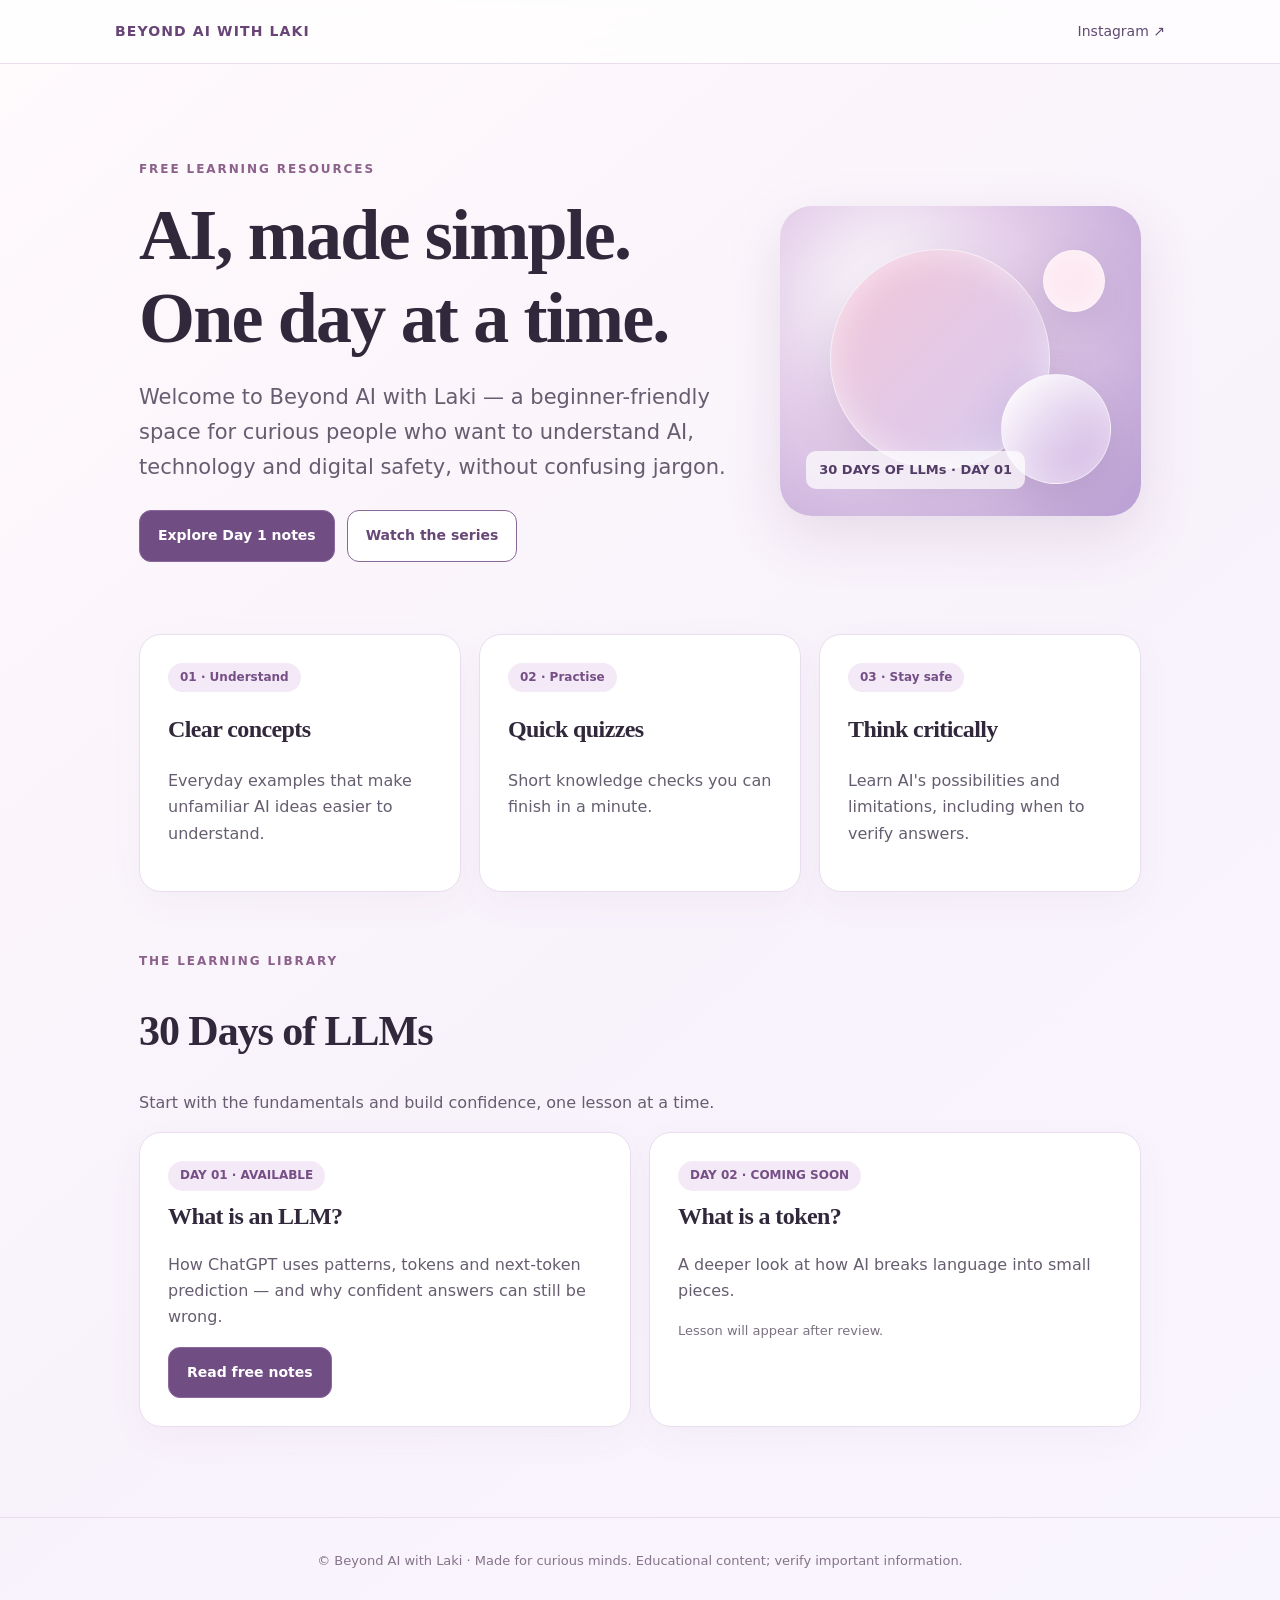
==== index.html @ eb5b0a35 "Add Learning Library: index.html" ====
<!doctype html><html lang="en"><head><meta charset="utf-8"><meta name="viewport" content="width=device-width,initial-scale=1"><title>Beyond AI with Laki | Free AI Learning Library</title><meta name="description" content="Friendly, accurate AI learning guides for beginners. Follow 30 Days of LLM with free illustrated notes and quick quizzes."><meta property="og:title" content="Beyond AI with Laki — Learning Library"><meta property="og:description" content="Understand AI without the jargon. Free notes and simple examples."><link rel="stylesheet" href="/styles.css"></head><body><nav><a class="brand" href="/">BEYOND AI WITH LAKI</a><a class="nav-link" href="https://www.instagram.com/beyondaiwithlaki/" rel="noopener noreferrer">Instagram ↗</a></nav><main><section class="hero"><div><div class="eyebrow">Free learning resources</div><h1>AI, made simple.<br>One day at a time.</h1><p class="lead">Welcome to Beyond AI with Laki — a beginner-friendly space for curious people who want to understand AI, technology and digital safety, without confusing jargon.</p><div class="buttons"><a class="button primary" href="/day/1/">Explore Day 1 notes</a><a class="button secondary" href="https://www.instagram.com/beyondaiwithlaki/" rel="noopener noreferrer">Watch the series</a></div></div><div class="hero-art" role="img" aria-label="Abstract lavender and blush-pink glass spheres"><div class="orb a"></div><div class="orb b"></div><div class="orb c"></div><div class="art-label">30 DAYS OF LLMs · DAY 01</div></div></section><section class="feature-grid" aria-label="What you will learn"><div class="card"><div class="tag">01 · Understand</div><h3>Clear concepts</h3><p>Everyday examples that make unfamiliar AI ideas easier to understand.</p></div><div class="card"><div class="tag">02 · Practise</div><h3>Quick quizzes</h3><p>Short knowledge checks you can finish in a minute.</p></div><div class="card"><div class="tag">03 · Stay safe</div><h3>Think critically</h3><p>Learn AI's possibilities and limitations, including when to verify answers.</p></div></section><section><div class="eyebrow">The learning library</div><h2>30 Days of LLMs</h2><p>Start with the fundamentals and build confidence, one lesson at a time.</p><div class="library"><article class="card episode"><span class="tag">DAY 01 · AVAILABLE</span><h3>What is an LLM?</h3><p>How ChatGPT uses patterns, tokens and next-token prediction — and why confident answers can still be wrong.</p><a class="button primary" href="/day/1/">Read free notes</a></article><article class="card episode"><span class="tag">DAY 02 · COMING SOON</span><h3>What is a token?</h3><p>A deeper look at how AI breaks language into small pieces.</p><span class="muted small">Lesson will appear after review.</span></article></div></section></main><div class="footer">© Beyond AI with Laki · Made for curious minds. Educational content; verify important information.</div></body></html>
---- styles.css ----
:root{color-scheme:light;--ink:#31283b;--muted:#665e70;--pink:#ebbed2;--lav:#d8c7f0;--violet:#77558c;--paper:#fffafc;--line:#e9deed}*{box-sizing:border-box}html{scroll-behavior:smooth}body{margin:0;background:linear-gradient(140deg,#fffafc 0%,#f8f2fb 55%,#f9f5ff 100%);color:var(--ink);font-family:system-ui,-apple-system,"Segoe UI",sans-serif;line-height:1.65}a{color:inherit}nav{display:flex;align-items:center;justify-content:space-between;gap:14px;padding:20px max(24px,calc((100vw - 1050px)/2));background:#ffffffb8;border-bottom:1px solid var(--line);backdrop-filter:blur(10px)}.brand{font-size:14px;letter-spacing:.08em;font-weight:800;text-decoration:none;color:#684477}.nav-link{font-size:14px;text-decoration:none;color:#604971}main{max-width:1050px;margin:auto;padding:32px 24px 90px}.eyebrow{font-size:12px;font-weight:800;letter-spacing:.16em;text-transform:uppercase;color:#8c618b}.hero{padding:64px 0 44px;display:grid;grid-template-columns:1.25fr .75fr;gap:40px;align-items:center}h1,h2,h3{font-family:Georgia,"Times New Roman",serif;line-height:1.15;letter-spacing:-.025em}h1{font-size:clamp(40px,6vw,72px);margin:14px 0 18px}h2{font-size:clamp(28px,4vw,42px)}h3{font-size:24px}p{color:var(--muted)}.lead{font-size:clamp(17px,2.2vw,21px);max-width:650px}.buttons{display:flex;gap:12px;flex-wrap:wrap;margin-top:26px}.button{display:inline-flex;align-items:center;justify-content:center;gap:8px;border-radius:12px;padding:13px 18px;text-decoration:none;font-weight:750;font-size:14px;border:1px solid #8b679b;cursor:pointer}.primary{background:#704e83;color:white}.secondary{background:#fff;color:#674776}.hero-art{min-height:310px;position:relative;background:radial-gradient(circle at 30% 30%,#fff 0,#e5cfea 40%,#b99fd4 100%);border-radius:32px;box-shadow:0 20px 55px #80578827;overflow:hidden}.orb{position:absolute;border-radius:50%;border:1px solid #ffffffb0;box-shadow:inset 0 0 36px #fff8,0 15px 45px #65458430}.orb.a{width:220px;height:220px;top:43px;left:50px;background:linear-gradient(135deg,#f4c7d9,#d6caf1)}.orb.b{width:110px;height:110px;right:30px;bottom:32px;background:linear-gradient(135deg,#fff,#caa9df)}.orb.c{width:62px;height:62px;right:36px;top:44px;background:#fde6f0}.art-label{position:absolute;left:26px;bottom:27px;font-weight:800;color:#533c65;background:#ffffffb8;border-radius:10px;padding:8px 13px;font-size:13px}.card{background:#fff;border:1px solid var(--line);border-radius:22px;padding:28px;box-shadow:0 12px 36px #7f55860b}.feature-grid{display:grid;grid-template-columns:repeat(3,1fr);gap:18px;margin:28px 0 60px}.small{font-size:13px}.tag{display:inline-block;background:#f4e9f6;border-radius:30px;padding:5px 12px;font-size:12px;color:#754f86;font-weight:750}.library{display:grid;grid-template-columns:repeat(2,1fr);gap:18px}.episode{display:flex;flex-direction:column;align-items:flex-start;min-height:210px}.episode h3{margin:12px 0 5px}.episode .button{margin-top:auto}.muted{color:#7b7182}.note-layout{display:grid;grid-template-columns:minmax(0,1fr) 245px;gap:30px;align-items:start}.notes-content{background:white;border:1px solid var(--line);border-radius:24px;padding:42px;box-shadow:0 10px 30px #7f558615}.notes-content h1{font-size:48px}.notes-content h2{font-size:28px;margin-top:36px}.notes-content p{color:#433b4a}.info{border-left:4px solid #c49bd7;background:#f9f1fb;border-radius:0 12px 12px 0;padding:14px 18px}.flow{display:flex;align-items:center;gap:9px;flex-wrap:wrap;margin:22px 0}.step{padding:10px 14px;border-radius:10px;background:#eedff5;color:#513e61;font-weight:700}.arrow{color:#926aa4;font-weight:800}.sidebar{position:sticky;top:24px}.footer{text-align:center;color:#857489;border-top:1px solid var(--line);padding:32px;font-size:13px}.quiz li{margin-bottom:12px}.sources{overflow-wrap:anywhere}a:focus-visible,button:focus-visible{outline:3px solid #b38bce;outline-offset:3px}@media(max-width:760px){.hero{grid-template-columns:1fr;padding-top:38px}.hero-art{min-height:220px}.feature-grid,.library,.note-layout{grid-template-columns:1fr}.notes-content{padding:24px}.sidebar{position:static}.notes-content h1{font-size:36px}}@media print{body{background:white}nav,.buttons,.sidebar,.footer,.no-print{display:none!important}main{padding:0;max-width:none}.note-layout{display:block}.notes-content{padding:0;border:0;box-shadow:none}.notes-content h1{font-size:32pt}.notes-content h2{break-after:avoid}.notes-content p,.notes-content li{font-size:10.5pt}.notes-content a{color:#333;text-decoration:none}.card{break-inside:avoid}.pagebreak{break-before:page}}
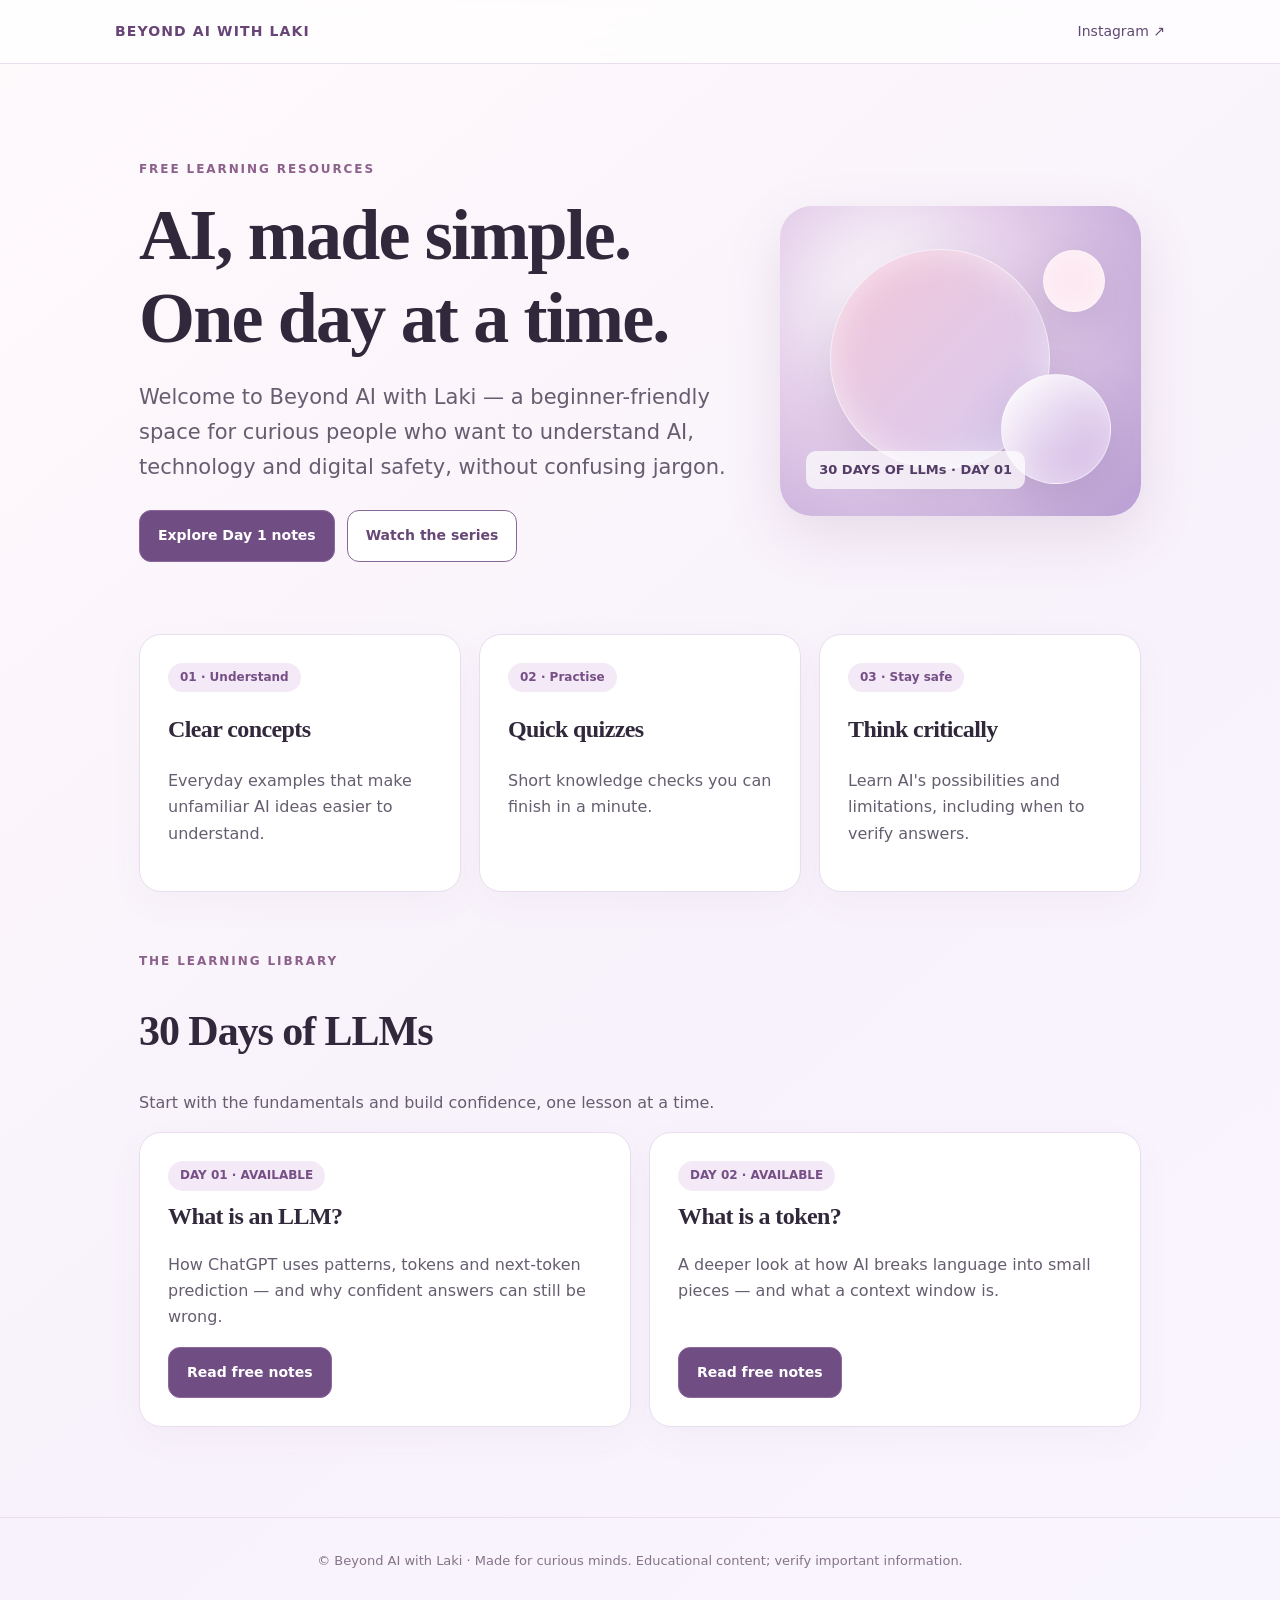
==== commit 2e8f525a: "Library homepage and README: link Day 2 lesson Co-Authored-By: Claude Opus 5.5 <noreply@anthropic.co" ====
--- a/index.html
+++ b/index.html
@@ -1 +1 @@
-<!doctype html><html lang="en"><head><meta charset="utf-8"><meta name="viewport" content="width=device-width,initial-scale=1"><title>Beyond AI with Laki | Free AI Learning Library</title><meta name="description" content="Friendly, accurate AI learning guides for beginners. Follow 30 Days of LLM with free illustrated notes and quick quizzes."><meta property="og:title" content="Beyond AI with Laki — Learning Library"><meta property="og:description" content="Understand AI without the jargon. Free notes and simple examples."><link rel="stylesheet" href="/styles.css"></head><body><nav><a class="brand" href="/">BEYOND AI WITH LAKI</a><a class="nav-link" href="https://www.instagram.com/beyondaiwithlaki/" rel="noopener noreferrer">Instagram ↗</a></nav><main><section class="hero"><div><div class="eyebrow">Free learning resources</div><h1>AI, made simple.<br>One day at a time.</h1><p class="lead">Welcome to Beyond AI with Laki — a beginner-friendly space for curious people who want to understand AI, technology and digital safety, without confusing jargon.</p><div class="buttons"><a class="button primary" href="/day/1/">Explore Day 1 notes</a><a class="button secondary" href="https://www.instagram.com/beyondaiwithlaki/" rel="noopener noreferrer">Watch the series</a></div></div><div class="hero-art" role="img" aria-label="Abstract lavender and blush-pink glass spheres"><div class="orb a"></div><div class="orb b"></div><div class="orb c"></div><div class="art-label">30 DAYS OF LLMs · DAY 01</div></div></section><section class="feature-grid" aria-label="What you will learn"><div class="card"><div class="tag">01 · Understand</div><h3>Clear concepts</h3><p>Everyday examples that make unfamiliar AI ideas easier to understand.</p></div><div class="card"><div class="tag">02 · Practise</div><h3>Quick quizzes</h3><p>Short knowledge checks you can finish in a minute.</p></div><div class="card"><div class="tag">03 · Stay safe</div><h3>Think critically</h3><p>Learn AI's possibilities and limitations, including when to verify answers.</p></div></section><section><div class="eyebrow">The learning library</div><h2>30 Days of LLMs</h2><p>Start with the fundamentals and build confidence, one lesson at a time.</p><div class="library"><article class="card episode"><span class="tag">DAY 01 · AVAILABLE</span><h3>What is an LLM?</h3><p>How ChatGPT uses patterns, tokens and next-token prediction — and why confident answers can still be wrong.</p><a class="button primary" href="/day/1/">Read free notes</a></article><article class="card episode"><span class="tag">DAY 02 · COMING SOON</span><h3>What is a token?</h3><p>A deeper look at how AI breaks language into small pieces.</p><span class="muted small">Lesson will appear after review.</span></article></div></section></main><div class="footer">© Beyond AI with Laki · Made for curious minds. Educational content; verify important information.</div></body></html>+<!doctype html><html lang="en"><head><meta charset="utf-8"><meta name="viewport" content="width=device-width,initial-scale=1"><title>Beyond AI with Laki | Free AI Learning Library</title><meta name="description" content="Friendly, accurate AI learning guides for beginners. Follow 30 Days of LLM with free illustrated notes and quick quizzes."><meta property="og:title" content="Beyond AI with Laki — Learning Library"><meta property="og:description" content="Understand AI without the jargon. Free notes and simple examples."><link rel="stylesheet" href="/styles.css"></head><body><nav><a class="brand" href="/">BEYOND AI WITH LAKI</a><a class="nav-link" href="https://www.instagram.com/beyondaiwithlaki/" rel="noopener noreferrer">Instagram ↗</a></nav><main><section class="hero"><div><div class="eyebrow">Free learning resources</div><h1>AI, made simple.<br>One day at a time.</h1><p class="lead">Welcome to Beyond AI with Laki — a beginner-friendly space for curious people who want to understand AI, technology and digital safety, without confusing jargon.</p><div class="buttons"><a class="button primary" href="/day/1/">Explore Day 1 notes</a><a class="button secondary" href="https://www.instagram.com/beyondaiwithlaki/" rel="noopener noreferrer">Watch the series</a></div></div><div class="hero-art" role="img" aria-label="Abstract lavender and blush-pink glass spheres"><div class="orb a"></div><div class="orb b"></div><div class="orb c"></div><div class="art-label">30 DAYS OF LLMs · DAY 01</div></div></section><section class="feature-grid" aria-label="What you will learn"><div class="card"><div class="tag">01 · Understand</div><h3>Clear concepts</h3><p>Everyday examples that make unfamiliar AI ideas easier to understand.</p></div><div class="card"><div class="tag">02 · Practise</div><h3>Quick quizzes</h3><p>Short knowledge checks you can finish in a minute.</p></div><div class="card"><div class="tag">03 · Stay safe</div><h3>Think critically</h3><p>Learn AI's possibilities and limitations, including when to verify answers.</p></div></section><section><div class="eyebrow">The learning library</div><h2>30 Days of LLMs</h2><p>Start with the fundamentals and build confidence, one lesson at a time.</p><div class="library"><article class="card episode"><span class="tag">DAY 01 · AVAILABLE</span><h3>What is an LLM?</h3><p>How ChatGPT uses patterns, tokens and next-token prediction — and why confident answers can still be wrong.</p><a class="button primary" href="/day/1/">Read free notes</a></article><article class="card episode"><span class="tag">DAY 02 · AVAILABLE</span><h3>What is a token?</h3><p>A deeper look at how AI breaks language into small pieces — and what a context window is.</p><a class="button primary" href="/day/2/">Read free notes</a></article></div></section></main><div class="footer">© Beyond AI with Laki · Made for curious minds. Educational content; verify important information.</div></body></html>
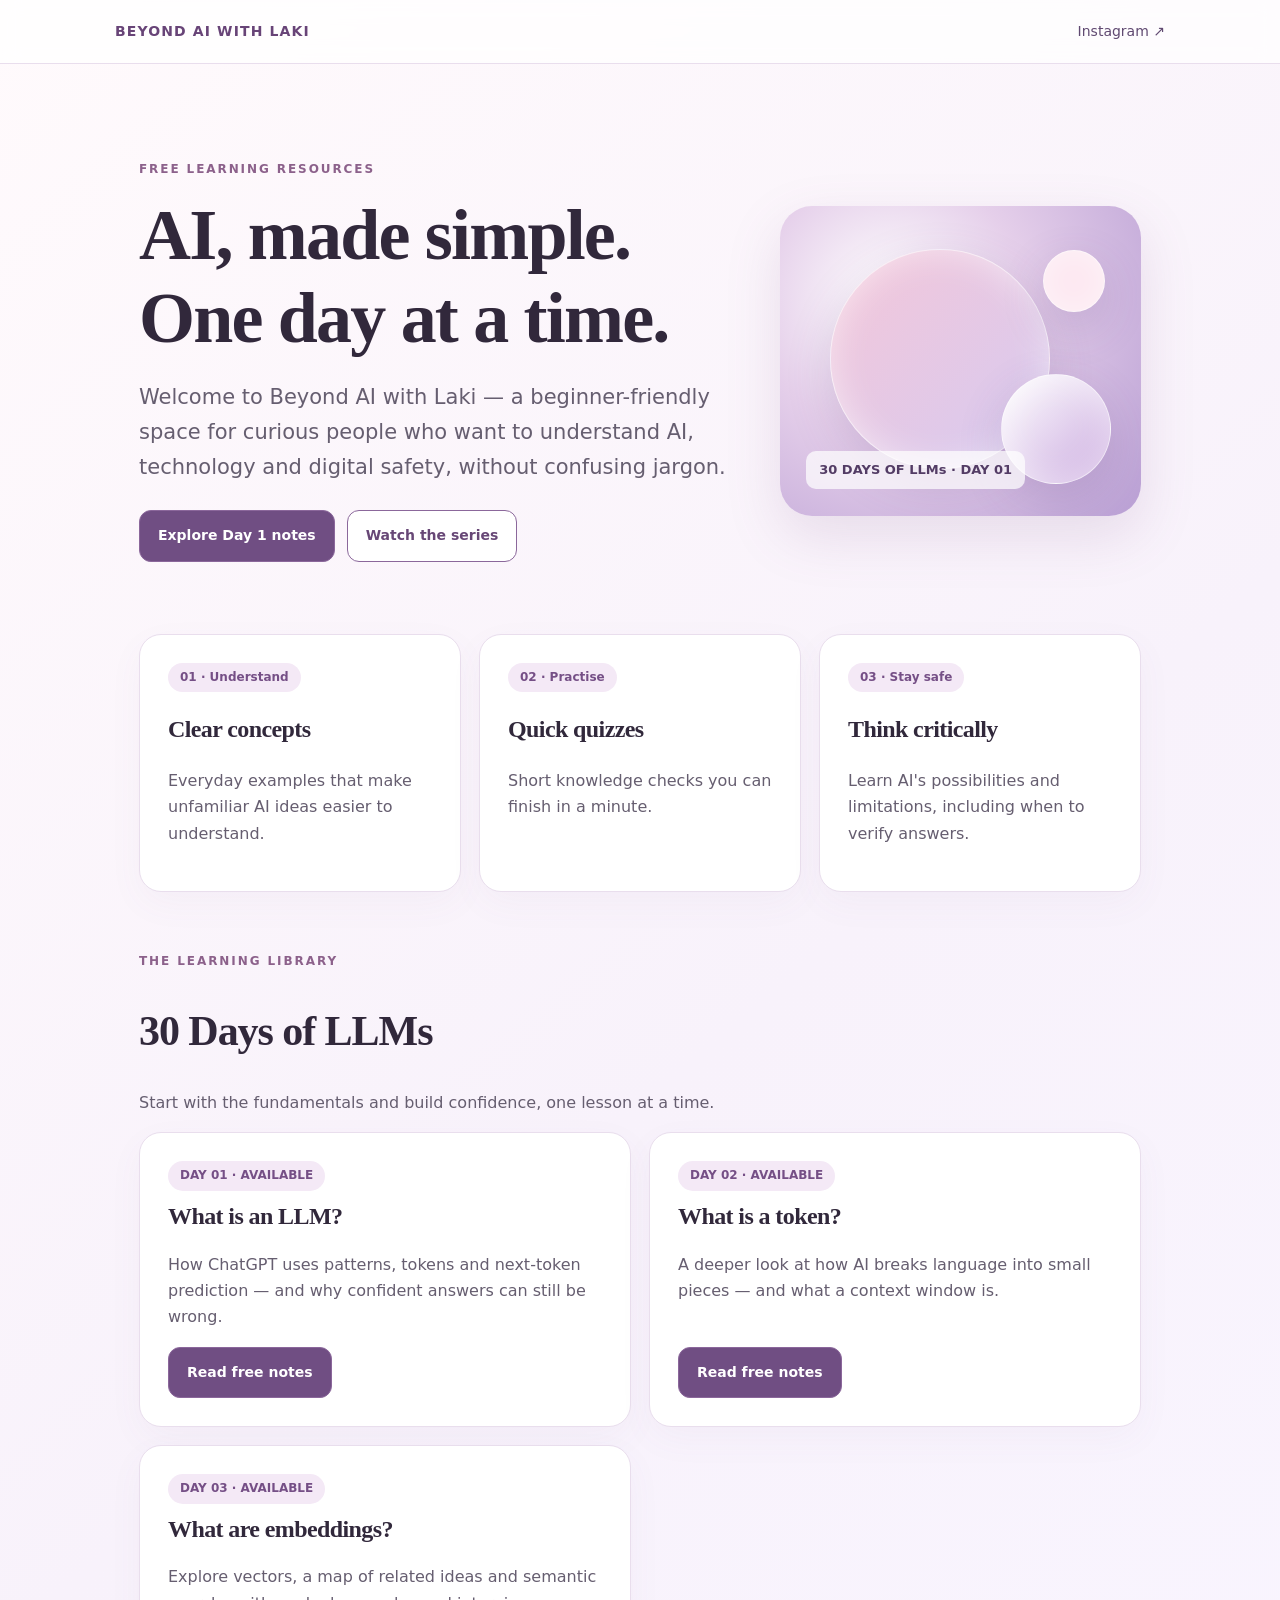
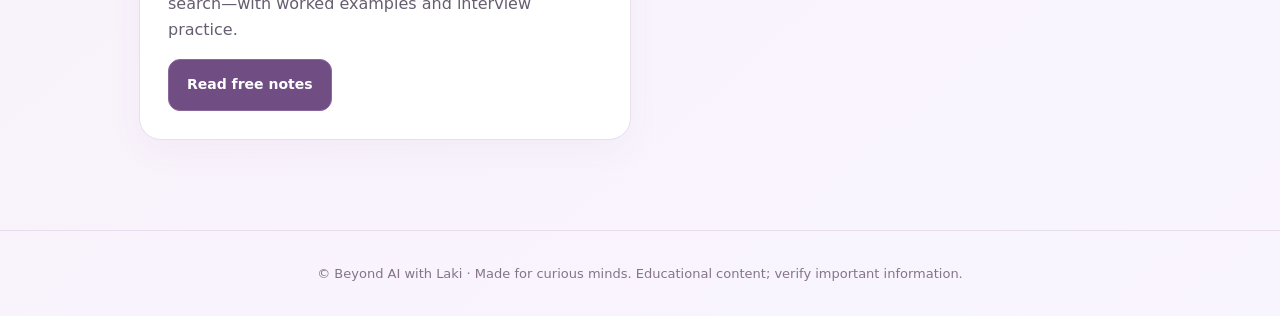
==== commit ab825fd0: "Add Day 3 illustrated embeddings guide and library navigation" ====
--- a/index.html
+++ b/index.html
@@ -1 +1 @@
-<!doctype html><html lang="en"><head><meta charset="utf-8"><meta name="viewport" content="width=device-width,initial-scale=1"><title>Beyond AI with Laki | Free AI Learning Library</title><meta name="description" content="Friendly, accurate AI learning guides for beginners. Follow 30 Days of LLM with free illustrated notes and quick quizzes."><meta property="og:title" content="Beyond AI with Laki — Learning Library"><meta property="og:description" content="Understand AI without the jargon. Free notes and simple examples."><link rel="stylesheet" href="/styles.css"></head><body><nav><a class="brand" href="/">BEYOND AI WITH LAKI</a><a class="nav-link" href="https://www.instagram.com/beyondaiwithlaki/" rel="noopener noreferrer">Instagram ↗</a></nav><main><section class="hero"><div><div class="eyebrow">Free learning resources</div><h1>AI, made simple.<br>One day at a time.</h1><p class="lead">Welcome to Beyond AI with Laki — a beginner-friendly space for curious people who want to understand AI, technology and digital safety, without confusing jargon.</p><div class="buttons"><a class="button primary" href="/day/1/">Explore Day 1 notes</a><a class="button secondary" href="https://www.instagram.com/beyondaiwithlaki/" rel="noopener noreferrer">Watch the series</a></div></div><div class="hero-art" role="img" aria-label="Abstract lavender and blush-pink glass spheres"><div class="orb a"></div><div class="orb b"></div><div class="orb c"></div><div class="art-label">30 DAYS OF LLMs · DAY 01</div></div></section><section class="feature-grid" aria-label="What you will learn"><div class="card"><div class="tag">01 · Understand</div><h3>Clear concepts</h3><p>Everyday examples that make unfamiliar AI ideas easier to understand.</p></div><div class="card"><div class="tag">02 · Practise</div><h3>Quick quizzes</h3><p>Short knowledge checks you can finish in a minute.</p></div><div class="card"><div class="tag">03 · Stay safe</div><h3>Think critically</h3><p>Learn AI's possibilities and limitations, including when to verify answers.</p></div></section><section><div class="eyebrow">The learning library</div><h2>30 Days of LLMs</h2><p>Start with the fundamentals and build confidence, one lesson at a time.</p><div class="library"><article class="card episode"><span class="tag">DAY 01 · AVAILABLE</span><h3>What is an LLM?</h3><p>How ChatGPT uses patterns, tokens and next-token prediction — and why confident answers can still be wrong.</p><a class="button primary" href="/day/1/">Read free notes</a></article><article class="card episode"><span class="tag">DAY 02 · AVAILABLE</span><h3>What is a token?</h3><p>A deeper look at how AI breaks language into small pieces — and what a context window is.</p><a class="button primary" href="/day/2/">Read free notes</a></article></div></section></main><div class="footer">© Beyond AI with Laki · Made for curious minds. Educational content; verify important information.</div></body></html>+<!doctype html><html lang="en"><head><meta charset="utf-8"><meta name="viewport" content="width=device-width,initial-scale=1"><title>Beyond AI with Laki | Free AI Learning Library</title><meta name="description" content="Friendly, accurate AI learning guides for beginners. Follow 30 Days of LLM with free illustrated notes and quick quizzes."><meta property="og:title" content="Beyond AI with Laki — Learning Library"><meta property="og:description" content="Understand AI without the jargon. Free notes and simple examples."><link rel="stylesheet" href="/styles.css"></head><body><nav><a class="brand" href="/">BEYOND AI WITH LAKI</a><a class="nav-link" href="https://www.instagram.com/beyondaiwithlaki/" rel="noopener noreferrer">Instagram ↗</a></nav><main><section class="hero"><div><div class="eyebrow">Free learning resources</div><h1>AI, made simple.<br>One day at a time.</h1><p class="lead">Welcome to Beyond AI with Laki — a beginner-friendly space for curious people who want to understand AI, technology and digital safety, without confusing jargon.</p><div class="buttons"><a class="button primary" href="/day/1/">Explore Day 1 notes</a><a class="button secondary" href="https://www.instagram.com/beyondaiwithlaki/" rel="noopener noreferrer">Watch the series</a></div></div><div class="hero-art" role="img" aria-label="Abstract lavender and blush-pink glass spheres"><div class="orb a"></div><div class="orb b"></div><div class="orb c"></div><div class="art-label">30 DAYS OF LLMs · DAY 01</div></div></section><section class="feature-grid" aria-label="What you will learn"><div class="card"><div class="tag">01 · Understand</div><h3>Clear concepts</h3><p>Everyday examples that make unfamiliar AI ideas easier to understand.</p></div><div class="card"><div class="tag">02 · Practise</div><h3>Quick quizzes</h3><p>Short knowledge checks you can finish in a minute.</p></div><div class="card"><div class="tag">03 · Stay safe</div><h3>Think critically</h3><p>Learn AI's possibilities and limitations, including when to verify answers.</p></div></section><section><div class="eyebrow">The learning library</div><h2>30 Days of LLMs</h2><p>Start with the fundamentals and build confidence, one lesson at a time.</p><div class="library"><article class="card episode"><span class="tag">DAY 01 · AVAILABLE</span><h3>What is an LLM?</h3><p>How ChatGPT uses patterns, tokens and next-token prediction — and why confident answers can still be wrong.</p><a class="button primary" href="/day/1/">Read free notes</a></article><article class="card episode"><span class="tag">DAY 02 · AVAILABLE</span><h3>What is a token?</h3><p>A deeper look at how AI breaks language into small pieces — and what a context window is.</p><a class="button primary" href="/day/2/">Read free notes</a></article><article class="card episode"><span class="tag">DAY 03 · AVAILABLE</span><h3>What are embeddings?</h3><p>Explore vectors, a map of related ideas and semantic search—with worked examples and interview practice.</p><a class="button primary" href="/day/3/">Read free notes</a></article></div></section></main><div class="footer">© Beyond AI with Laki · Made for curious minds. Educational content; verify important information.</div></body></html>
--- a/styles.css
+++ b/styles.css
@@ -1 +1,3 @@
-:root{color-scheme:light;--ink:#31283b;--muted:#665e70;--pink:#ebbed2;--lav:#d8c7f0;--violet:#77558c;--paper:#fffafc;--line:#e9deed}*{box-sizing:border-box}html{scroll-behavior:smooth}body{margin:0;background:linear-gradient(140deg,#fffafc 0%,#f8f2fb 55%,#f9f5ff 100%);color:var(--ink);font-family:system-ui,-apple-system,"Segoe UI",sans-serif;line-height:1.65}a{color:inherit}nav{display:flex;align-items:center;justify-content:space-between;gap:14px;padding:20px max(24px,calc((100vw - 1050px)/2));background:#ffffffb8;border-bottom:1px solid var(--line);backdrop-filter:blur(10px)}.brand{font-size:14px;letter-spacing:.08em;font-weight:800;text-decoration:none;color:#684477}.nav-link{font-size:14px;text-decoration:none;color:#604971}main{max-width:1050px;margin:auto;padding:32px 24px 90px}.eyebrow{font-size:12px;font-weight:800;letter-spacing:.16em;text-transform:uppercase;color:#8c618b}.hero{padding:64px 0 44px;display:grid;grid-template-columns:1.25fr .75fr;gap:40px;align-items:center}h1,h2,h3{font-family:Georgia,"Times New Roman",serif;line-height:1.15;letter-spacing:-.025em}h1{font-size:clamp(40px,6vw,72px);margin:14px 0 18px}h2{font-size:clamp(28px,4vw,42px)}h3{font-size:24px}p{color:var(--muted)}.lead{font-size:clamp(17px,2.2vw,21px);max-width:650px}.buttons{display:flex;gap:12px;flex-wrap:wrap;margin-top:26px}.button{display:inline-flex;align-items:center;justify-content:center;gap:8px;border-radius:12px;padding:13px 18px;text-decoration:none;font-weight:750;font-size:14px;border:1px solid #8b679b;cursor:pointer}.primary{background:#704e83;color:white}.secondary{background:#fff;color:#674776}.hero-art{min-height:310px;position:relative;background:radial-gradient(circle at 30% 30%,#fff 0,#e5cfea 40%,#b99fd4 100%);border-radius:32px;box-shadow:0 20px 55px #80578827;overflow:hidden}.orb{position:absolute;border-radius:50%;border:1px solid #ffffffb0;box-shadow:inset 0 0 36px #fff8,0 15px 45px #65458430}.orb.a{width:220px;height:220px;top:43px;left:50px;background:linear-gradient(135deg,#f4c7d9,#d6caf1)}.orb.b{width:110px;height:110px;right:30px;bottom:32px;background:linear-gradient(135deg,#fff,#caa9df)}.orb.c{width:62px;height:62px;right:36px;top:44px;background:#fde6f0}.art-label{position:absolute;left:26px;bottom:27px;font-weight:800;color:#533c65;background:#ffffffb8;border-radius:10px;padding:8px 13px;font-size:13px}.card{background:#fff;border:1px solid var(--line);border-radius:22px;padding:28px;box-shadow:0 12px 36px #7f55860b}.feature-grid{display:grid;grid-template-columns:repeat(3,1fr);gap:18px;margin:28px 0 60px}.small{font-size:13px}.tag{display:inline-block;background:#f4e9f6;border-radius:30px;padding:5px 12px;font-size:12px;color:#754f86;font-weight:750}.library{display:grid;grid-template-columns:repeat(2,1fr);gap:18px}.episode{display:flex;flex-direction:column;align-items:flex-start;min-height:210px}.episode h3{margin:12px 0 5px}.episode .button{margin-top:auto}.muted{color:#7b7182}.note-layout{display:grid;grid-template-columns:minmax(0,1fr) 245px;gap:30px;align-items:start}.notes-content{background:white;border:1px solid var(--line);border-radius:24px;padding:42px;box-shadow:0 10px 30px #7f558615}.notes-content h1{font-size:48px}.notes-content h2{font-size:28px;margin-top:36px}.notes-content p{color:#433b4a}.info{border-left:4px solid #c49bd7;background:#f9f1fb;border-radius:0 12px 12px 0;padding:14px 18px}.flow{display:flex;align-items:center;gap:9px;flex-wrap:wrap;margin:22px 0}.step{padding:10px 14px;border-radius:10px;background:#eedff5;color:#513e61;font-weight:700}.arrow{color:#926aa4;font-weight:800}.sidebar{position:sticky;top:24px}.footer{text-align:center;color:#857489;border-top:1px solid var(--line);padding:32px;font-size:13px}.quiz li{margin-bottom:12px}.sources{overflow-wrap:anywhere}a:focus-visible,button:focus-visible{outline:3px solid #b38bce;outline-offset:3px}@media(max-width:760px){.hero{grid-template-columns:1fr;padding-top:38px}.hero-art{min-height:220px}.feature-grid,.library,.note-layout{grid-template-columns:1fr}.notes-content{padding:24px}.sidebar{position:static}.notes-content h1{font-size:36px}}@media print{body{background:white}nav,.buttons,.sidebar,.footer,.no-print{display:none!important}main{padding:0;max-width:none}.note-layout{display:block}.notes-content{padding:0;border:0;box-shadow:none}.notes-content h1{font-size:32pt}.notes-content h2{break-after:avoid}.notes-content p,.notes-content li{font-size:10.5pt}.notes-content a{color:#333;text-decoration:none}.card{break-inside:avoid}.pagebreak{break-before:page}}+:root{color-scheme:light;--ink:#31283b;--muted:#665e70;--pink:#ebbed2;--lav:#d8c7f0;--violet:#77558c;--paper:#fffafc;--line:#e9deed}*{box-sizing:border-box}html{scroll-behavior:smooth}body{margin:0;background:linear-gradient(140deg,#fffafc 0%,#f8f2fb 55%,#f9f5ff 100%);color:var(--ink);font-family:system-ui,-apple-system,"Segoe UI",sans-serif;line-height:1.65}a{color:inherit}nav{display:flex;align-items:center;justify-content:space-between;gap:14px;padding:20px max(24px,calc((100vw - 1050px)/2));background:#ffffffb8;border-bottom:1px solid var(--line);backdrop-filter:blur(10px)}.brand{font-size:14px;letter-spacing:.08em;font-weight:800;text-decoration:none;color:#684477}.nav-link{font-size:14px;text-decoration:none;color:#604971}main{max-width:1050px;margin:auto;padding:32px 24px 90px}.eyebrow{font-size:12px;font-weight:800;letter-spacing:.16em;text-transform:uppercase;color:#8c618b}.hero{padding:64px 0 44px;display:grid;grid-template-columns:1.25fr .75fr;gap:40px;align-items:center}h1,h2,h3{font-family:Georgia,"Times New Roman",serif;line-height:1.15;letter-spacing:-.025em}h1{font-size:clamp(40px,6vw,72px);margin:14px 0 18px}h2{font-size:clamp(28px,4vw,42px)}h3{font-size:24px}p{color:var(--muted)}.lead{font-size:clamp(17px,2.2vw,21px);max-width:650px}.buttons{display:flex;gap:12px;flex-wrap:wrap;margin-top:26px}.button{display:inline-flex;align-items:center;justify-content:center;gap:8px;border-radius:12px;padding:13px 18px;text-decoration:none;font-weight:750;font-size:14px;border:1px solid #8b679b;cursor:pointer}.primary{background:#704e83;color:white}.secondary{background:#fff;color:#674776}.hero-art{min-height:310px;position:relative;background:radial-gradient(circle at 30% 30%,#fff 0,#e5cfea 40%,#b99fd4 100%);border-radius:32px;box-shadow:0 20px 55px #80578827;overflow:hidden}.orb{position:absolute;border-radius:50%;border:1px solid #ffffffb0;box-shadow:inset 0 0 36px #fff8,0 15px 45px #65458430}.orb.a{width:220px;height:220px;top:43px;left:50px;background:linear-gradient(135deg,#f4c7d9,#d6caf1)}.orb.b{width:110px;height:110px;right:30px;bottom:32px;background:linear-gradient(135deg,#fff,#caa9df)}.orb.c{width:62px;height:62px;right:36px;top:44px;background:#fde6f0}.art-label{position:absolute;left:26px;bottom:27px;font-weight:800;color:#533c65;background:#ffffffb8;border-radius:10px;padding:8px 13px;font-size:13px}.card{background:#fff;border:1px solid var(--line);border-radius:22px;padding:28px;box-shadow:0 12px 36px #7f55860b}.feature-grid{display:grid;grid-template-columns:repeat(3,1fr);gap:18px;margin:28px 0 60px}.small{font-size:13px}.tag{display:inline-block;background:#f4e9f6;border-radius:30px;padding:5px 12px;font-size:12px;color:#754f86;font-weight:750}.library{display:grid;grid-template-columns:repeat(2,1fr);gap:18px}.episode{display:flex;flex-direction:column;align-items:flex-start;min-height:210px}.episode h3{margin:12px 0 5px}.episode .button{margin-top:auto}.muted{color:#7b7182}.note-layout{display:grid;grid-template-columns:minmax(0,1fr) 245px;gap:30px;align-items:start}.notes-content{background:white;border:1px solid var(--line);border-radius:24px;padding:42px;box-shadow:0 10px 30px #7f558615}.notes-content h1{font-size:48px}.notes-content h2{font-size:28px;margin-top:36px}.notes-content p{color:#433b4a}.info{border-left:4px solid #c49bd7;background:#f9f1fb;border-radius:0 12px 12px 0;padding:14px 18px}.flow{display:flex;align-items:center;gap:9px;flex-wrap:wrap;margin:22px 0}.step{padding:10px 14px;border-radius:10px;background:#eedff5;color:#513e61;font-weight:700}.arrow{color:#926aa4;font-weight:800}.sidebar{position:sticky;top:24px}.footer{text-align:center;color:#857489;border-top:1px solid var(--line);padding:32px;font-size:13px}.quiz li{margin-bottom:12px}.sources{overflow-wrap:anywhere}a:focus-visible,button:focus-visible{outline:3px solid #b38bce;outline-offset:3px}@media(max-width:760px){.hero{grid-template-columns:1fr;padding-top:38px}.hero-art{min-height:220px}.feature-grid,.library,.note-layout{grid-template-columns:1fr}.notes-content{padding:24px}.sidebar{position:static}.notes-content h1{font-size:36px}}@media print{body{background:white}nav,.buttons,.sidebar,.footer,.no-print{display:none!important}main{padding:0;max-width:none}.note-layout{display:block}.notes-content{padding:0;border:0;box-shadow:none}.notes-content h1{font-size:32pt}.notes-content h2{break-after:avoid}.notes-content p,.notes-content li{font-size:10.5pt}.notes-content a{color:#333;text-decoration:none}.card{break-inside:avoid}.pagebreak{break-before:page}}
+/* Day 2 illustrated learning guide. Semantic HTML and print-friendly CSS diagrams. */
+.lesson-extended h2,.interview-section h2{margin-top:40px}.diagram{background:linear-gradient(130deg,#fff9fe,#f1e6f6);border:1px solid #dfcce8;border-radius:20px;padding:20px;margin:24px 0;break-inside:avoid}.diagram figcaption{font-size:14px;color:#564366;margin-bottom:18px}.diagram-flow{display:flex;align-items:center;justify-content:center;flex-wrap:wrap;gap:8px}.diagram-node{border:1px solid #d2b9dc;background:white;border-radius:12px;padding:13px 12px;min-width:125px;text-align:center;color:#4d3a62;font-size:13px;font-weight:750}.diagram-node small{display:block;font-weight:400;font-size:11px;margin-top:4px;color:#72667b}.pink-node{background:#f9e3ec}.lavender-node{background:#e9ddf8}.diagram-arrow{font-weight:800;color:#875ba2}.diagram-note{font-size:12px!important;color:#71677a!important;margin:16px 0 0}.split-demo{display:grid;gap:14px}.split-row{display:grid;grid-template-columns:110px 1fr;gap:12px;align-items:center}.split-label{font-size:12px;font-weight:750;color:#6b567a}.token-set{display:flex;flex-wrap:wrap;gap:6px}.token-piece{background:#e8d6f0;border:1px solid #c8afd7;border-radius:8px;padding:8px 11px;color:#513c62;font-family:ui-monospace,SFMono-Regular,Menlo,monospace;font-size:14px}.token-piece.original{background:white}.token-piece.alt{background:#f8dce9}.context-demo{border:2px solid #b68fce;border-radius:16px;padding:15px}.context-desk{display:grid;grid-template-columns:repeat(2,1fr);gap:10px}.desk-item{background:#f3def0;border-radius:10px;padding:12px;text-align:center;color:#5b426a;font-size:13px;font-weight:650}.desk-label{font-weight:750;font-size:13px;text-align:center;margin-top:14px;color:#75518b}.desk-outside{border-top:1px dashed #b895c7;margin-top:15px;padding-top:12px;font-size:12px;text-align:center;color:#72677e}.qa-list{display:grid;gap:12px;margin:22px 0}.qa-item{border:1px solid #e5d9eb;border-radius:14px;padding:18px;background:#fffafc;break-inside:avoid}.qa-item h3{font-family:system-ui,-apple-system,"Segoe UI",sans-serif;font-size:16px;line-height:1.45;margin:0 0 9px;color:#533f64}.qa-item p{margin:0;font-size:14px;line-height:1.6}@media(max-width:620px){.split-row{grid-template-columns:1fr;gap:3px}.diagram-node{flex:1;min-width:100px}.diagram{padding:16px}.context-desk{grid-template-columns:1fr}}@media print{.diagram,.qa-item{background:white!important;-webkit-print-color-adjust:exact;print-color-adjust:exact}.diagram{border:1px solid #aaa}.interview-section{break-before:page}.qa-item h3{font-size:11pt}.qa-item p{font-size:9.5pt}.notes-content .tag{border:1px solid #aaa}}
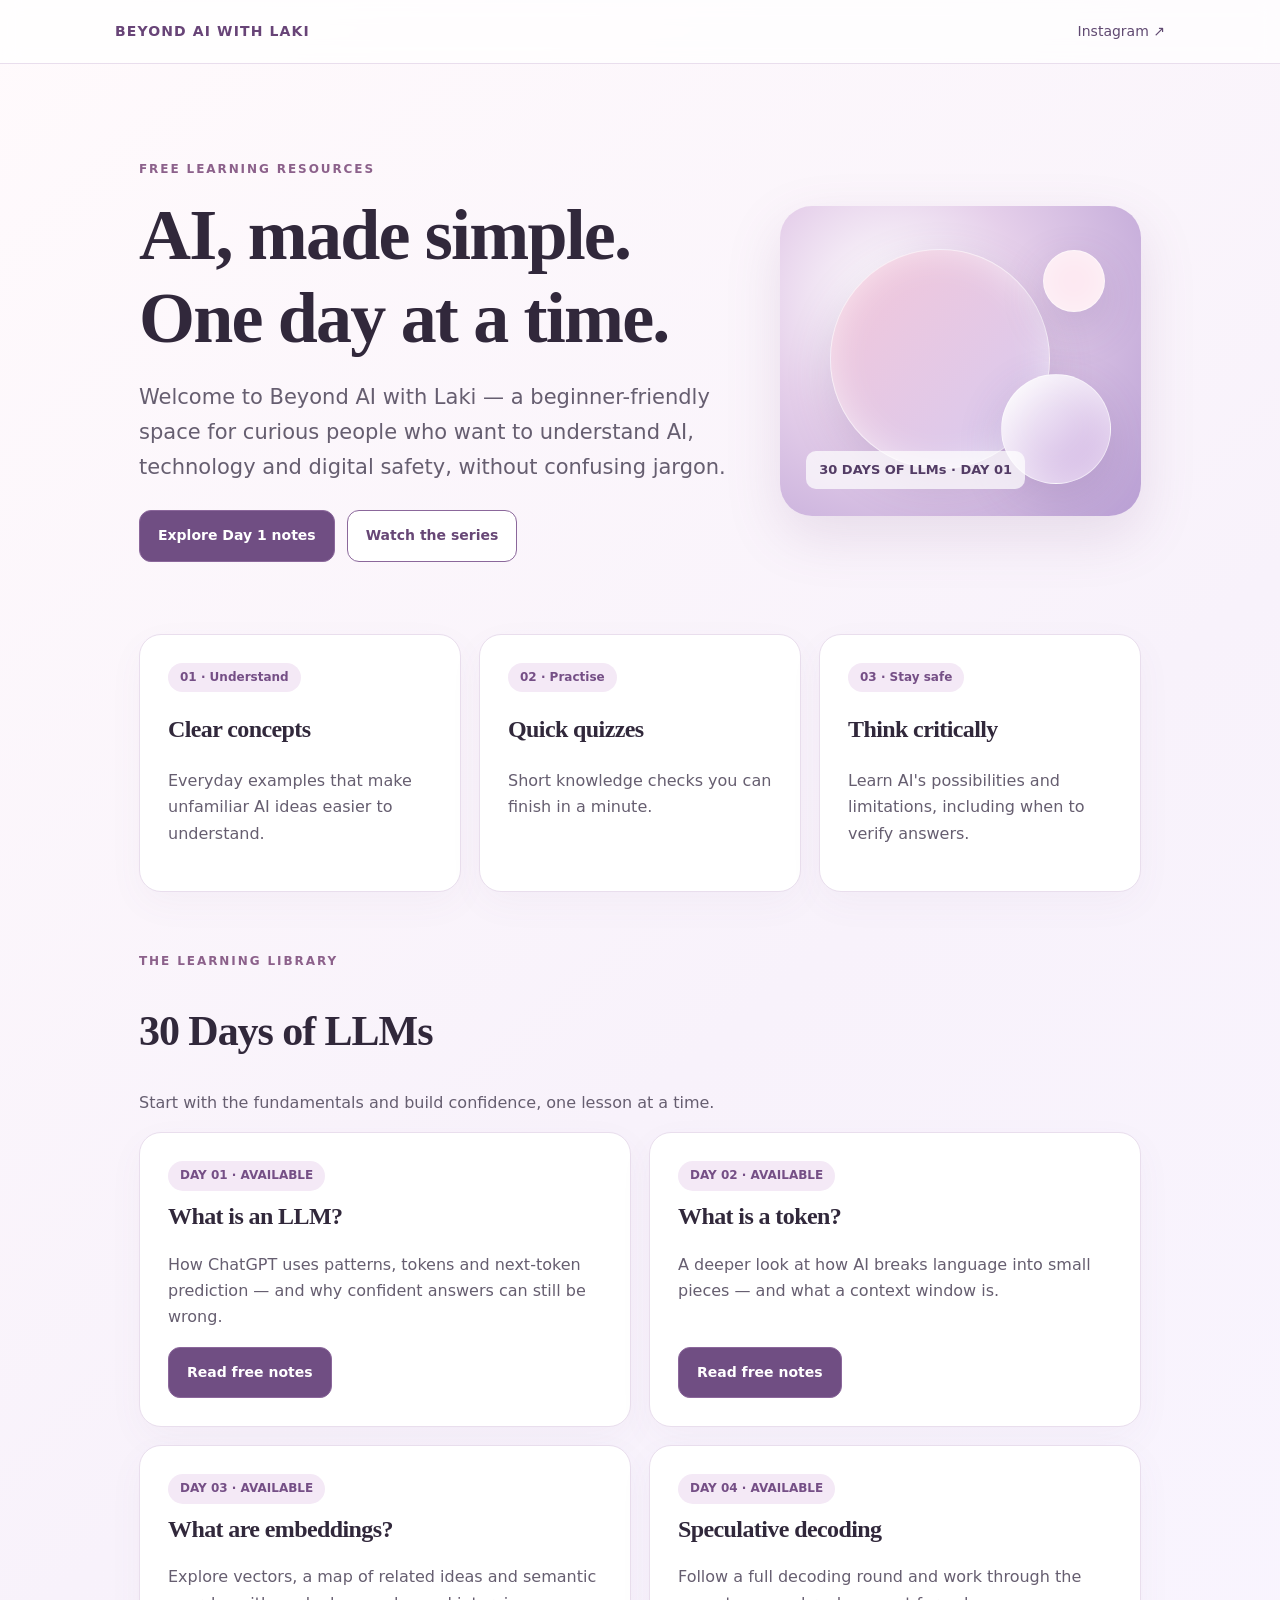
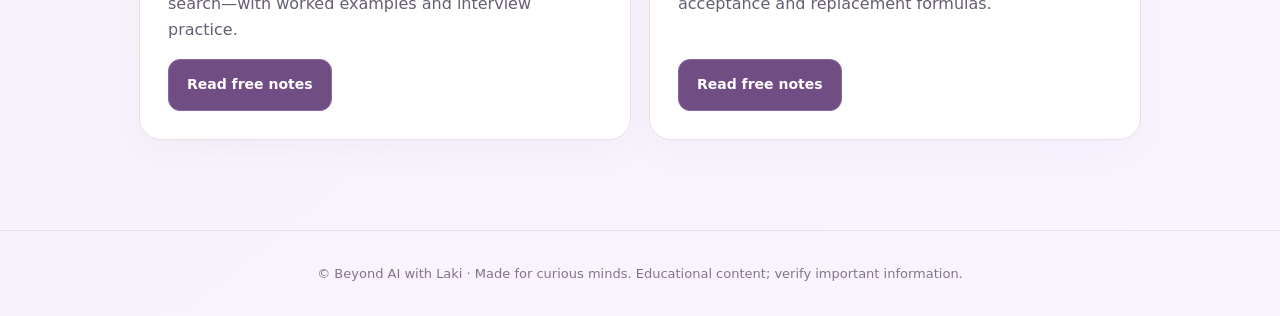
==== commit c7b3d841: "Add Day 4 speculative decoding lesson and PDF" ====
--- a/index.html
+++ b/index.html
@@ -1 +1 @@
-<!doctype html><html lang="en"><head><meta charset="utf-8"><meta name="viewport" content="width=device-width,initial-scale=1"><title>Beyond AI with Laki | Free AI Learning Library</title><meta name="description" content="Friendly, accurate AI learning guides for beginners. Follow 30 Days of LLM with free illustrated notes and quick quizzes."><meta property="og:title" content="Beyond AI with Laki — Learning Library"><meta property="og:description" content="Understand AI without the jargon. Free notes and simple examples."><link rel="stylesheet" href="/styles.css"></head><body><nav><a class="brand" href="/">BEYOND AI WITH LAKI</a><a class="nav-link" href="https://www.instagram.com/beyondaiwithlaki/" rel="noopener noreferrer">Instagram ↗</a></nav><main><section class="hero"><div><div class="eyebrow">Free learning resources</div><h1>AI, made simple.<br>One day at a time.</h1><p class="lead">Welcome to Beyond AI with Laki — a beginner-friendly space for curious people who want to understand AI, technology and digital safety, without confusing jargon.</p><div class="buttons"><a class="button primary" href="/day/1/">Explore Day 1 notes</a><a class="button secondary" href="https://www.instagram.com/beyondaiwithlaki/" rel="noopener noreferrer">Watch the series</a></div></div><div class="hero-art" role="img" aria-label="Abstract lavender and blush-pink glass spheres"><div class="orb a"></div><div class="orb b"></div><div class="orb c"></div><div class="art-label">30 DAYS OF LLMs · DAY 01</div></div></section><section class="feature-grid" aria-label="What you will learn"><div class="card"><div class="tag">01 · Understand</div><h3>Clear concepts</h3><p>Everyday examples that make unfamiliar AI ideas easier to understand.</p></div><div class="card"><div class="tag">02 · Practise</div><h3>Quick quizzes</h3><p>Short knowledge checks you can finish in a minute.</p></div><div class="card"><div class="tag">03 · Stay safe</div><h3>Think critically</h3><p>Learn AI's possibilities and limitations, including when to verify answers.</p></div></section><section><div class="eyebrow">The learning library</div><h2>30 Days of LLMs</h2><p>Start with the fundamentals and build confidence, one lesson at a time.</p><div class="library"><article class="card episode"><span class="tag">DAY 01 · AVAILABLE</span><h3>What is an LLM?</h3><p>How ChatGPT uses patterns, tokens and next-token prediction — and why confident answers can still be wrong.</p><a class="button primary" href="/day/1/">Read free notes</a></article><article class="card episode"><span class="tag">DAY 02 · AVAILABLE</span><h3>What is a token?</h3><p>A deeper look at how AI breaks language into small pieces — and what a context window is.</p><a class="button primary" href="/day/2/">Read free notes</a></article><article class="card episode"><span class="tag">DAY 03 · AVAILABLE</span><h3>What are embeddings?</h3><p>Explore vectors, a map of related ideas and semantic search—with worked examples and interview practice.</p><a class="button primary" href="/day/3/">Read free notes</a></article></div></section></main><div class="footer">© Beyond AI with Laki · Made for curious minds. Educational content; verify important information.</div></body></html>
+<!doctype html><html lang="en"><head><meta charset="utf-8"><meta name="viewport" content="width=device-width,initial-scale=1"><title>Beyond AI with Laki | Free AI Learning Library</title><meta name="description" content="Friendly, accurate AI learning guides for beginners. Follow 30 Days of LLM with free illustrated notes and quick quizzes."><meta property="og:title" content="Beyond AI with Laki — Learning Library"><meta property="og:description" content="Understand AI without the jargon. Free notes and simple examples."><link rel="stylesheet" href="/styles.css"></head><body><nav><a class="brand" href="/">BEYOND AI WITH LAKI</a><a class="nav-link" href="https://www.instagram.com/beyondaiwithlaki/" rel="noopener noreferrer">Instagram ↗</a></nav><main><section class="hero"><div><div class="eyebrow">Free learning resources</div><h1>AI, made simple.<br>One day at a time.</h1><p class="lead">Welcome to Beyond AI with Laki — a beginner-friendly space for curious people who want to understand AI, technology and digital safety, without confusing jargon.</p><div class="buttons"><a class="button primary" href="/day/1/">Explore Day 1 notes</a><a class="button secondary" href="https://www.instagram.com/beyondaiwithlaki/" rel="noopener noreferrer">Watch the series</a></div></div><div class="hero-art" role="img" aria-label="Abstract lavender and blush-pink glass spheres"><div class="orb a"></div><div class="orb b"></div><div class="orb c"></div><div class="art-label">30 DAYS OF LLMs · DAY 01</div></div></section><section class="feature-grid" aria-label="What you will learn"><div class="card"><div class="tag">01 · Understand</div><h3>Clear concepts</h3><p>Everyday examples that make unfamiliar AI ideas easier to understand.</p></div><div class="card"><div class="tag">02 · Practise</div><h3>Quick quizzes</h3><p>Short knowledge checks you can finish in a minute.</p></div><div class="card"><div class="tag">03 · Stay safe</div><h3>Think critically</h3><p>Learn AI's possibilities and limitations, including when to verify answers.</p></div></section><section><div class="eyebrow">The learning library</div><h2>30 Days of LLMs</h2><p>Start with the fundamentals and build confidence, one lesson at a time.</p><div class="library"><article class="card episode"><span class="tag">DAY 01 · AVAILABLE</span><h3>What is an LLM?</h3><p>How ChatGPT uses patterns, tokens and next-token prediction — and why confident answers can still be wrong.</p><a class="button primary" href="/day/1/">Read free notes</a></article><article class="card episode"><span class="tag">DAY 02 · AVAILABLE</span><h3>What is a token?</h3><p>A deeper look at how AI breaks language into small pieces — and what a context window is.</p><a class="button primary" href="/day/2/">Read free notes</a></article><article class="card episode"><span class="tag">DAY 03 · AVAILABLE</span><h3>What are embeddings?</h3><p>Explore vectors, a map of related ideas and semantic search—with worked examples and interview practice.</p><a class="button primary" href="/day/3/">Read free notes</a></article><article class="card episode"><span class="tag">DAY 04 · AVAILABLE</span><h3>Speculative decoding</h3><p>Follow a full decoding round and work through the acceptance and replacement formulas.</p><a class="button primary" href="/day/4/">Read free notes</a></article></div></section></main><div class="footer">© Beyond AI with Laki · Made for curious minds. Educational content; verify important information.</div></body></html>
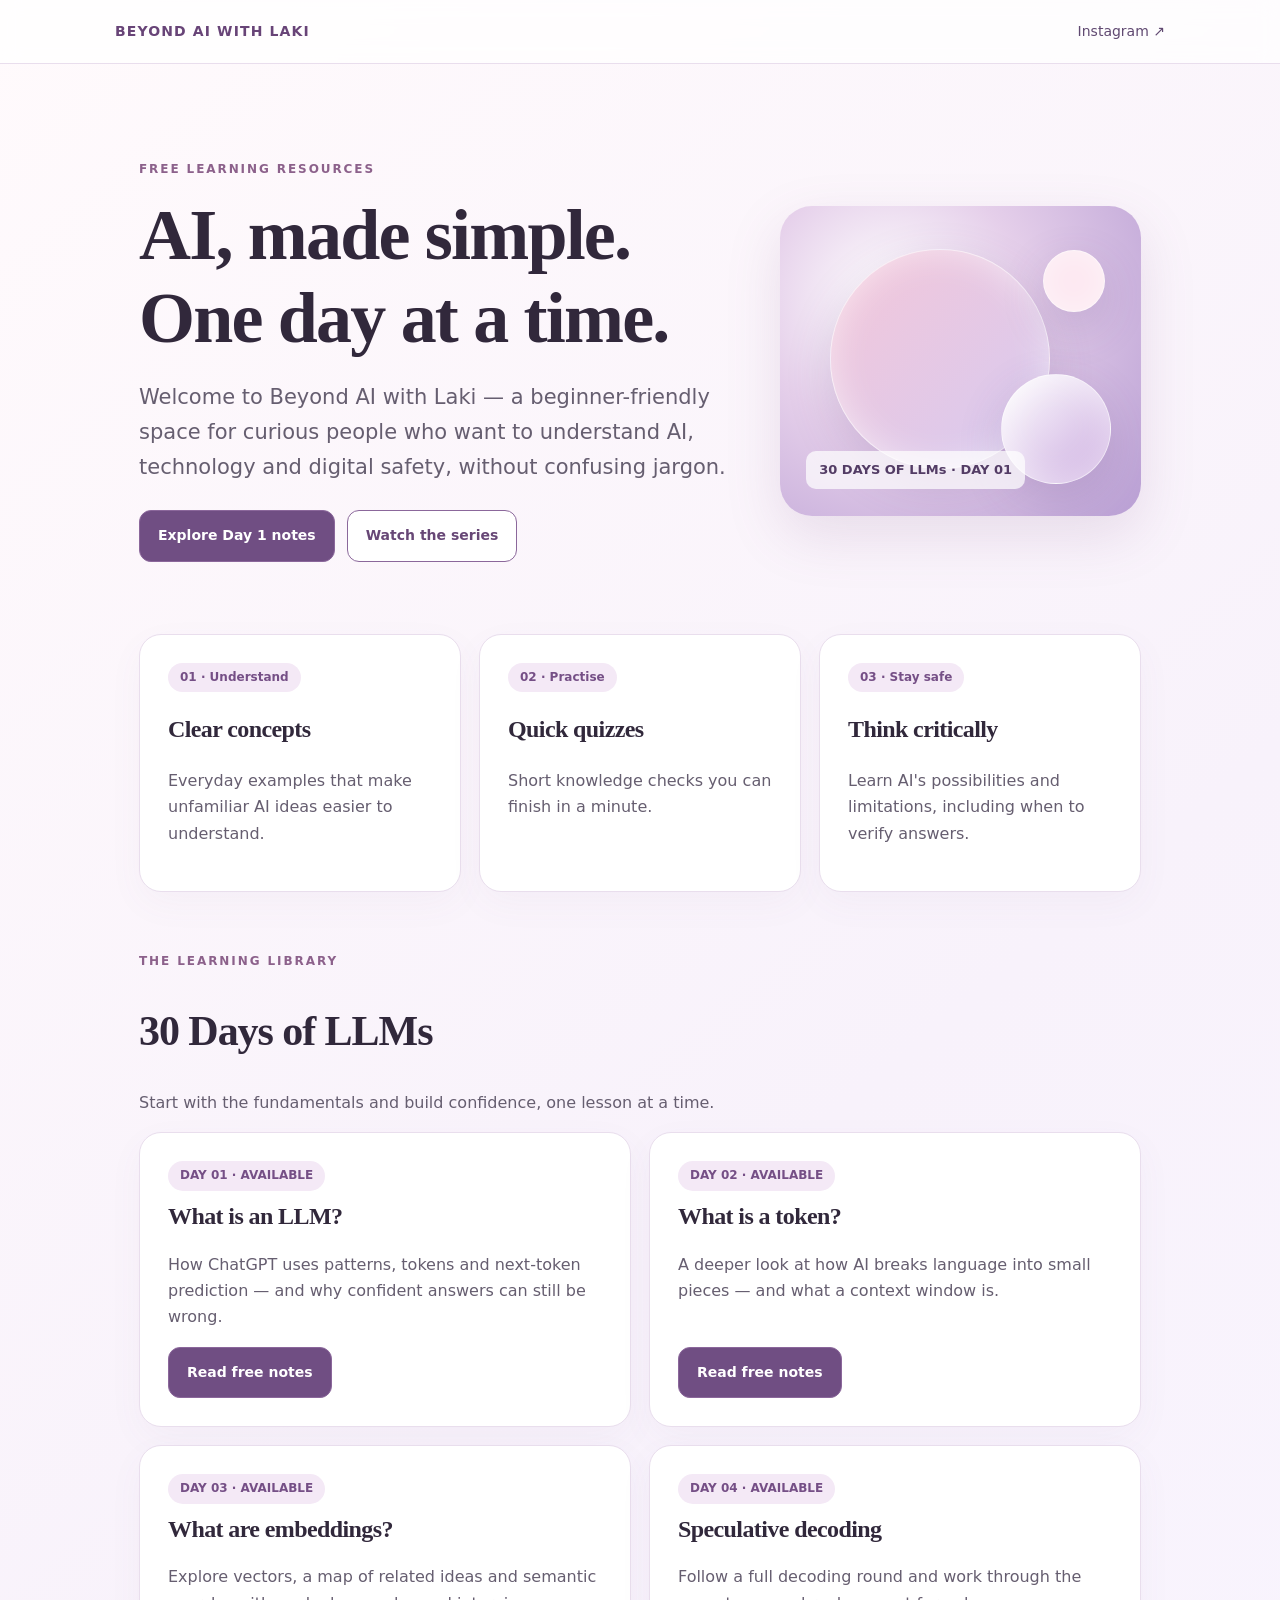
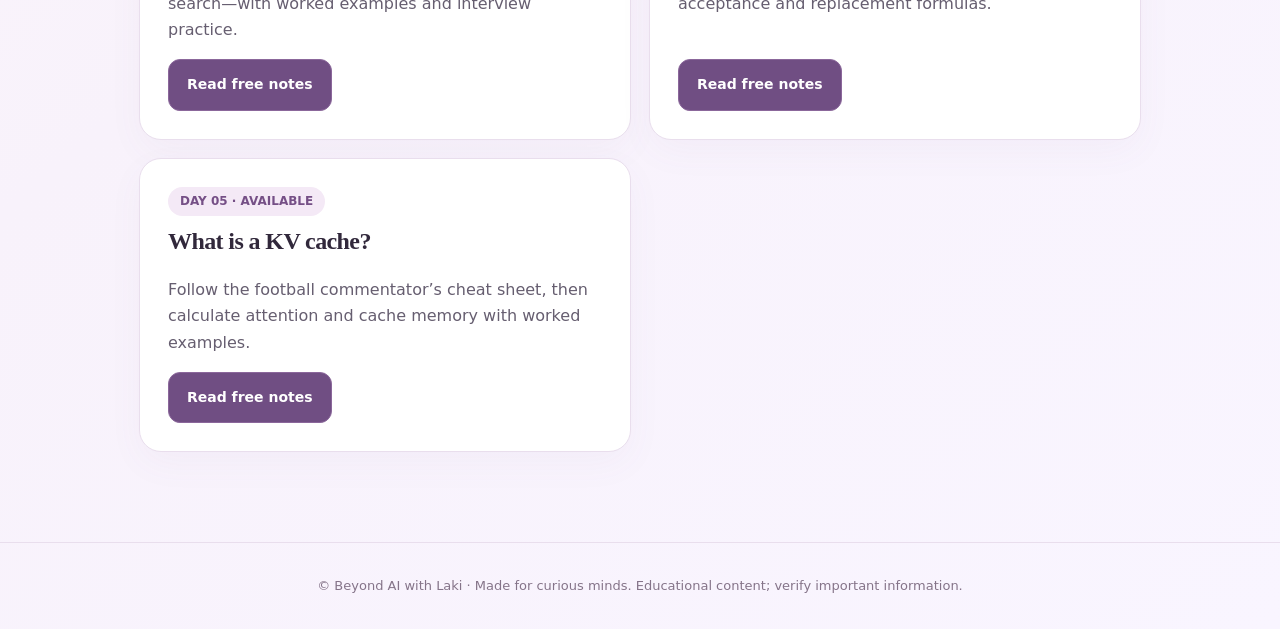
==== commit 149647ef: "Add Day 5 KV cache lesson and complete worked PDF" ====
--- a/index.html
+++ b/index.html
@@ -1 +1 @@
-<!doctype html><html lang="en"><head><meta charset="utf-8"><meta name="viewport" content="width=device-width,initial-scale=1"><title>Beyond AI with Laki | Free AI Learning Library</title><meta name="description" content="Friendly, accurate AI learning guides for beginners. Follow 30 Days of LLM with free illustrated notes and quick quizzes."><meta property="og:title" content="Beyond AI with Laki — Learning Library"><meta property="og:description" content="Understand AI without the jargon. Free notes and simple examples."><link rel="stylesheet" href="/styles.css"></head><body><nav><a class="brand" href="/">BEYOND AI WITH LAKI</a><a class="nav-link" href="https://www.instagram.com/beyondaiwithlaki/" rel="noopener noreferrer">Instagram ↗</a></nav><main><section class="hero"><div><div class="eyebrow">Free learning resources</div><h1>AI, made simple.<br>One day at a time.</h1><p class="lead">Welcome to Beyond AI with Laki — a beginner-friendly space for curious people who want to understand AI, technology and digital safety, without confusing jargon.</p><div class="buttons"><a class="button primary" href="/day/1/">Explore Day 1 notes</a><a class="button secondary" href="https://www.instagram.com/beyondaiwithlaki/" rel="noopener noreferrer">Watch the series</a></div></div><div class="hero-art" role="img" aria-label="Abstract lavender and blush-pink glass spheres"><div class="orb a"></div><div class="orb b"></div><div class="orb c"></div><div class="art-label">30 DAYS OF LLMs · DAY 01</div></div></section><section class="feature-grid" aria-label="What you will learn"><div class="card"><div class="tag">01 · Understand</div><h3>Clear concepts</h3><p>Everyday examples that make unfamiliar AI ideas easier to understand.</p></div><div class="card"><div class="tag">02 · Practise</div><h3>Quick quizzes</h3><p>Short knowledge checks you can finish in a minute.</p></div><div class="card"><div class="tag">03 · Stay safe</div><h3>Think critically</h3><p>Learn AI's possibilities and limitations, including when to verify answers.</p></div></section><section><div class="eyebrow">The learning library</div><h2>30 Days of LLMs</h2><p>Start with the fundamentals and build confidence, one lesson at a time.</p><div class="library"><article class="card episode"><span class="tag">DAY 01 · AVAILABLE</span><h3>What is an LLM?</h3><p>How ChatGPT uses patterns, tokens and next-token prediction — and why confident answers can still be wrong.</p><a class="button primary" href="/day/1/">Read free notes</a></article><article class="card episode"><span class="tag">DAY 02 · AVAILABLE</span><h3>What is a token?</h3><p>A deeper look at how AI breaks language into small pieces — and what a context window is.</p><a class="button primary" href="/day/2/">Read free notes</a></article><article class="card episode"><span class="tag">DAY 03 · AVAILABLE</span><h3>What are embeddings?</h3><p>Explore vectors, a map of related ideas and semantic search—with worked examples and interview practice.</p><a class="button primary" href="/day/3/">Read free notes</a></article><article class="card episode"><span class="tag">DAY 04 · AVAILABLE</span><h3>Speculative decoding</h3><p>Follow a full decoding round and work through the acceptance and replacement formulas.</p><a class="button primary" href="/day/4/">Read free notes</a></article></div></section></main><div class="footer">© Beyond AI with Laki · Made for curious minds. Educational content; verify important information.</div></body></html>
+<!doctype html><html lang="en"><head><meta charset="utf-8"><meta name="viewport" content="width=device-width,initial-scale=1"><title>Beyond AI with Laki | Free AI Learning Library</title><meta name="description" content="Friendly, accurate AI learning guides for beginners. Follow 30 Days of LLM with free illustrated notes and quick quizzes."><meta property="og:title" content="Beyond AI with Laki — Learning Library"><meta property="og:description" content="Understand AI without the jargon. Free notes and simple examples."><link rel="stylesheet" href="/styles.css"></head><body><nav><a class="brand" href="/">BEYOND AI WITH LAKI</a><a class="nav-link" href="https://www.instagram.com/beyondaiwithlaki/" rel="noopener noreferrer">Instagram ↗</a></nav><main><section class="hero"><div><div class="eyebrow">Free learning resources</div><h1>AI, made simple.<br>One day at a time.</h1><p class="lead">Welcome to Beyond AI with Laki — a beginner-friendly space for curious people who want to understand AI, technology and digital safety, without confusing jargon.</p><div class="buttons"><a class="button primary" href="/day/1/">Explore Day 1 notes</a><a class="button secondary" href="https://www.instagram.com/beyondaiwithlaki/" rel="noopener noreferrer">Watch the series</a></div></div><div class="hero-art" role="img" aria-label="Abstract lavender and blush-pink glass spheres"><div class="orb a"></div><div class="orb b"></div><div class="orb c"></div><div class="art-label">30 DAYS OF LLMs · DAY 01</div></div></section><section class="feature-grid" aria-label="What you will learn"><div class="card"><div class="tag">01 · Understand</div><h3>Clear concepts</h3><p>Everyday examples that make unfamiliar AI ideas easier to understand.</p></div><div class="card"><div class="tag">02 · Practise</div><h3>Quick quizzes</h3><p>Short knowledge checks you can finish in a minute.</p></div><div class="card"><div class="tag">03 · Stay safe</div><h3>Think critically</h3><p>Learn AI's possibilities and limitations, including when to verify answers.</p></div></section><section><div class="eyebrow">The learning library</div><h2>30 Days of LLMs</h2><p>Start with the fundamentals and build confidence, one lesson at a time.</p><div class="library"><article class="card episode"><span class="tag">DAY 01 · AVAILABLE</span><h3>What is an LLM?</h3><p>How ChatGPT uses patterns, tokens and next-token prediction — and why confident answers can still be wrong.</p><a class="button primary" href="/day/1/">Read free notes</a></article><article class="card episode"><span class="tag">DAY 02 · AVAILABLE</span><h3>What is a token?</h3><p>A deeper look at how AI breaks language into small pieces — and what a context window is.</p><a class="button primary" href="/day/2/">Read free notes</a></article><article class="card episode"><span class="tag">DAY 03 · AVAILABLE</span><h3>What are embeddings?</h3><p>Explore vectors, a map of related ideas and semantic search—with worked examples and interview practice.</p><a class="button primary" href="/day/3/">Read free notes</a></article><article class="card episode"><span class="tag">DAY 04 · AVAILABLE</span><h3>Speculative decoding</h3><p>Follow a full decoding round and work through the acceptance and replacement formulas.</p><a class="button primary" href="/day/4/">Read free notes</a></article><article class="card episode"><span class="tag">DAY 05 · AVAILABLE</span><h3>What is a KV cache?</h3><p>Follow the football commentator’s cheat sheet, then calculate attention and cache memory with worked examples.</p><a class="button primary" href="/day/5/">Read free notes</a></article></div></section></main><div class="footer">© Beyond AI with Laki · Made for curious minds. Educational content; verify important information.</div></body></html>
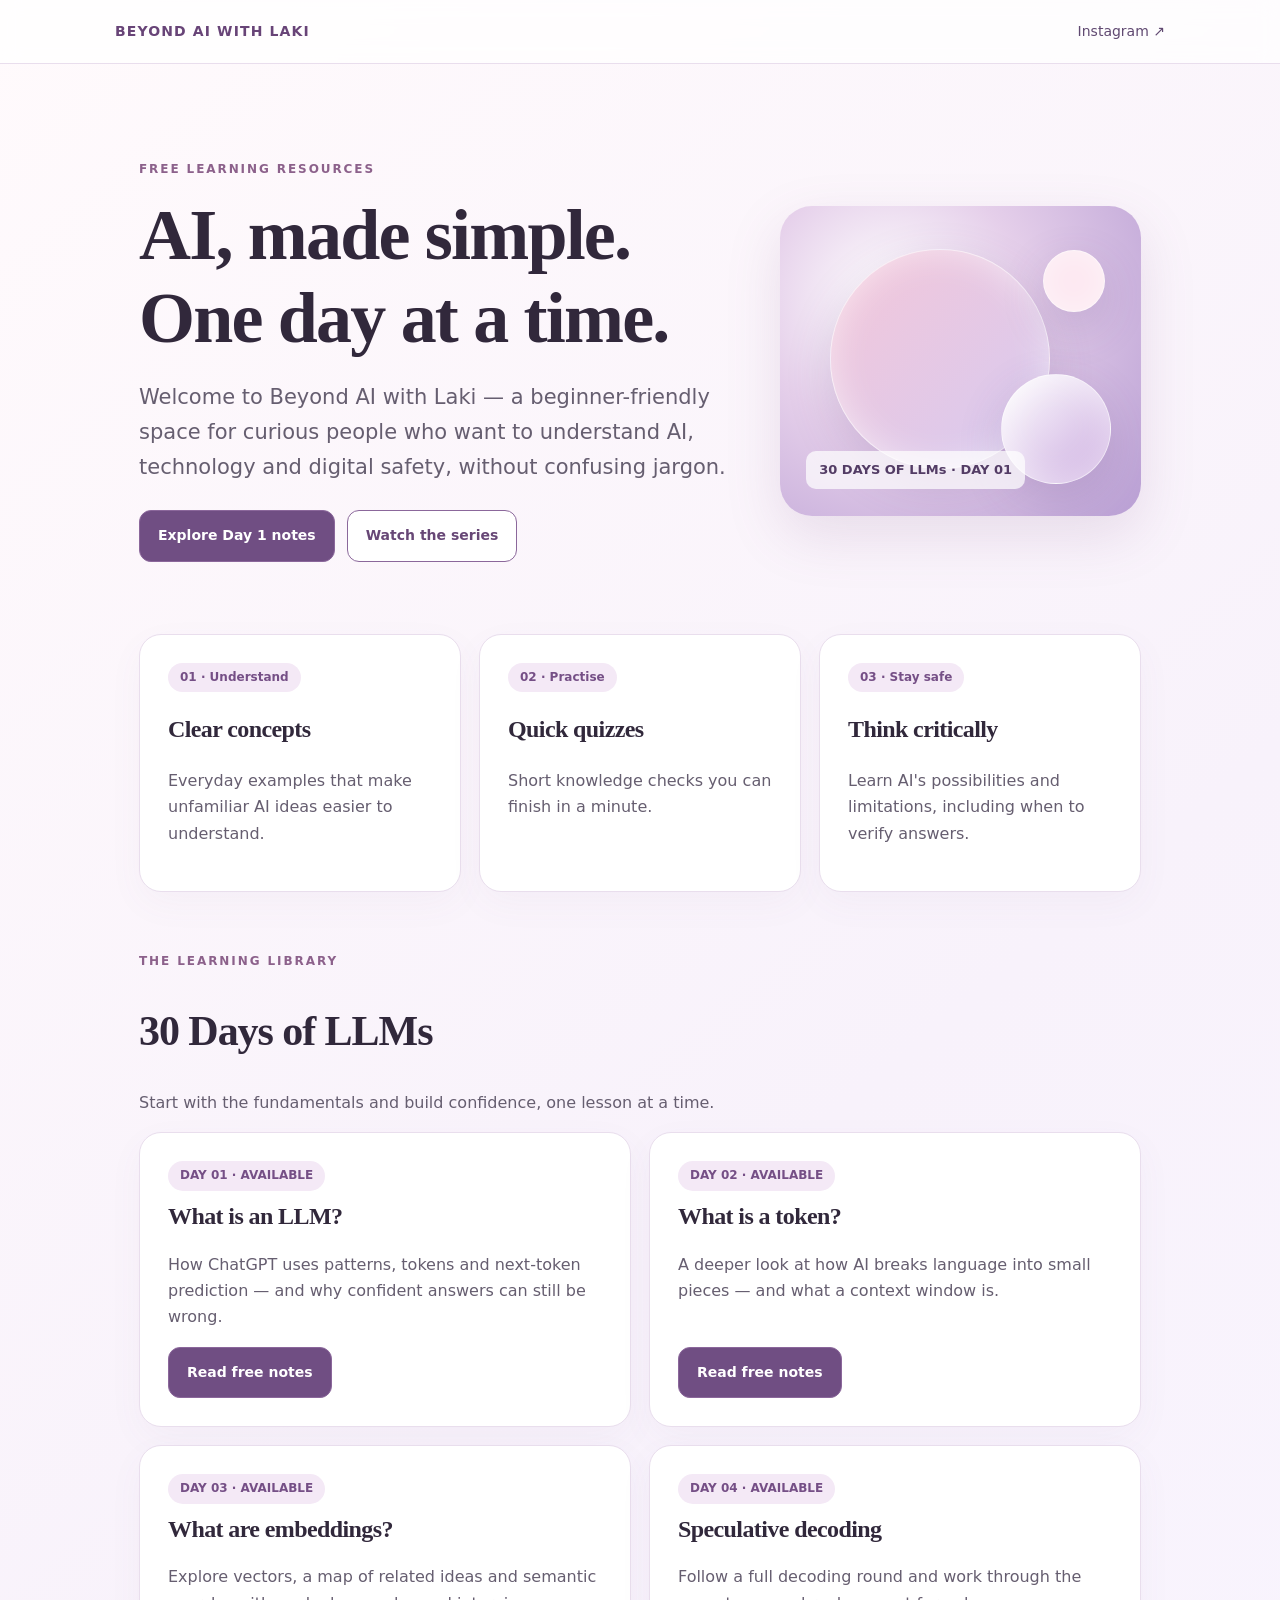
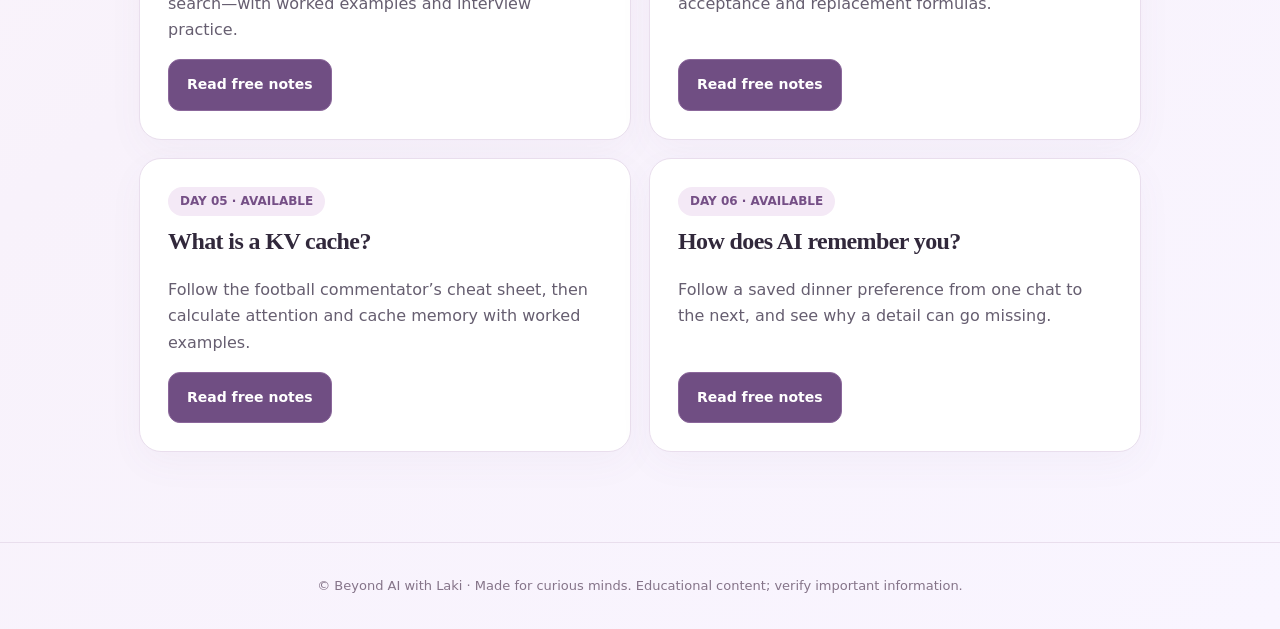
==== commit 7aa60497: "Add Day 6 LLM memory guide and PDF" ====
--- a/index.html
+++ b/index.html
@@ -1 +1 @@
-<!doctype html><html lang="en"><head><meta charset="utf-8"><meta name="viewport" content="width=device-width,initial-scale=1"><title>Beyond AI with Laki | Free AI Learning Library</title><meta name="description" content="Friendly, accurate AI learning guides for beginners. Follow 30 Days of LLM with free illustrated notes and quick quizzes."><meta property="og:title" content="Beyond AI with Laki — Learning Library"><meta property="og:description" content="Understand AI without the jargon. Free notes and simple examples."><link rel="stylesheet" href="/styles.css"></head><body><nav><a class="brand" href="/">BEYOND AI WITH LAKI</a><a class="nav-link" href="https://www.instagram.com/beyondaiwithlaki/" rel="noopener noreferrer">Instagram ↗</a></nav><main><section class="hero"><div><div class="eyebrow">Free learning resources</div><h1>AI, made simple.<br>One day at a time.</h1><p class="lead">Welcome to Beyond AI with Laki — a beginner-friendly space for curious people who want to understand AI, technology and digital safety, without confusing jargon.</p><div class="buttons"><a class="button primary" href="/day/1/">Explore Day 1 notes</a><a class="button secondary" href="https://www.instagram.com/beyondaiwithlaki/" rel="noopener noreferrer">Watch the series</a></div></div><div class="hero-art" role="img" aria-label="Abstract lavender and blush-pink glass spheres"><div class="orb a"></div><div class="orb b"></div><div class="orb c"></div><div class="art-label">30 DAYS OF LLMs · DAY 01</div></div></section><section class="feature-grid" aria-label="What you will learn"><div class="card"><div class="tag">01 · Understand</div><h3>Clear concepts</h3><p>Everyday examples that make unfamiliar AI ideas easier to understand.</p></div><div class="card"><div class="tag">02 · Practise</div><h3>Quick quizzes</h3><p>Short knowledge checks you can finish in a minute.</p></div><div class="card"><div class="tag">03 · Stay safe</div><h3>Think critically</h3><p>Learn AI's possibilities and limitations, including when to verify answers.</p></div></section><section><div class="eyebrow">The learning library</div><h2>30 Days of LLMs</h2><p>Start with the fundamentals and build confidence, one lesson at a time.</p><div class="library"><article class="card episode"><span class="tag">DAY 01 · AVAILABLE</span><h3>What is an LLM?</h3><p>How ChatGPT uses patterns, tokens and next-token prediction — and why confident answers can still be wrong.</p><a class="button primary" href="/day/1/">Read free notes</a></article><article class="card episode"><span class="tag">DAY 02 · AVAILABLE</span><h3>What is a token?</h3><p>A deeper look at how AI breaks language into small pieces — and what a context window is.</p><a class="button primary" href="/day/2/">Read free notes</a></article><article class="card episode"><span class="tag">DAY 03 · AVAILABLE</span><h3>What are embeddings?</h3><p>Explore vectors, a map of related ideas and semantic search—with worked examples and interview practice.</p><a class="button primary" href="/day/3/">Read free notes</a></article><article class="card episode"><span class="tag">DAY 04 · AVAILABLE</span><h3>Speculative decoding</h3><p>Follow a full decoding round and work through the acceptance and replacement formulas.</p><a class="button primary" href="/day/4/">Read free notes</a></article><article class="card episode"><span class="tag">DAY 05 · AVAILABLE</span><h3>What is a KV cache?</h3><p>Follow the football commentator’s cheat sheet, then calculate attention and cache memory with worked examples.</p><a class="button primary" href="/day/5/">Read free notes</a></article></div></section></main><div class="footer">© Beyond AI with Laki · Made for curious minds. Educational content; verify important information.</div></body></html>
+<!doctype html><html lang="en"><head><meta charset="utf-8"><meta name="viewport" content="width=device-width,initial-scale=1"><title>Beyond AI with Laki | Free AI Learning Library</title><meta name="description" content="Friendly, accurate AI learning guides for beginners. Follow 30 Days of LLM with free illustrated notes and quick quizzes."><meta property="og:title" content="Beyond AI with Laki — Learning Library"><meta property="og:description" content="Understand AI without the jargon. Free notes and simple examples."><link rel="stylesheet" href="/styles.css"></head><body><nav><a class="brand" href="/">BEYOND AI WITH LAKI</a><a class="nav-link" href="https://www.instagram.com/beyondaiwithlaki/" rel="noopener noreferrer">Instagram ↗</a></nav><main><section class="hero"><div><div class="eyebrow">Free learning resources</div><h1>AI, made simple.<br>One day at a time.</h1><p class="lead">Welcome to Beyond AI with Laki — a beginner-friendly space for curious people who want to understand AI, technology and digital safety, without confusing jargon.</p><div class="buttons"><a class="button primary" href="/day/1/">Explore Day 1 notes</a><a class="button secondary" href="https://www.instagram.com/beyondaiwithlaki/" rel="noopener noreferrer">Watch the series</a></div></div><div class="hero-art" role="img" aria-label="Abstract lavender and blush-pink glass spheres"><div class="orb a"></div><div class="orb b"></div><div class="orb c"></div><div class="art-label">30 DAYS OF LLMs · DAY 01</div></div></section><section class="feature-grid" aria-label="What you will learn"><div class="card"><div class="tag">01 · Understand</div><h3>Clear concepts</h3><p>Everyday examples that make unfamiliar AI ideas easier to understand.</p></div><div class="card"><div class="tag">02 · Practise</div><h3>Quick quizzes</h3><p>Short knowledge checks you can finish in a minute.</p></div><div class="card"><div class="tag">03 · Stay safe</div><h3>Think critically</h3><p>Learn AI's possibilities and limitations, including when to verify answers.</p></div></section><section><div class="eyebrow">The learning library</div><h2>30 Days of LLMs</h2><p>Start with the fundamentals and build confidence, one lesson at a time.</p><div class="library"><article class="card episode"><span class="tag">DAY 01 · AVAILABLE</span><h3>What is an LLM?</h3><p>How ChatGPT uses patterns, tokens and next-token prediction — and why confident answers can still be wrong.</p><a class="button primary" href="/day/1/">Read free notes</a></article><article class="card episode"><span class="tag">DAY 02 · AVAILABLE</span><h3>What is a token?</h3><p>A deeper look at how AI breaks language into small pieces — and what a context window is.</p><a class="button primary" href="/day/2/">Read free notes</a></article><article class="card episode"><span class="tag">DAY 03 · AVAILABLE</span><h3>What are embeddings?</h3><p>Explore vectors, a map of related ideas and semantic search—with worked examples and interview practice.</p><a class="button primary" href="/day/3/">Read free notes</a></article><article class="card episode"><span class="tag">DAY 04 · AVAILABLE</span><h3>Speculative decoding</h3><p>Follow a full decoding round and work through the acceptance and replacement formulas.</p><a class="button primary" href="/day/4/">Read free notes</a></article><article class="card episode"><span class="tag">DAY 05 · AVAILABLE</span><h3>What is a KV cache?</h3><p>Follow the football commentator’s cheat sheet, then calculate attention and cache memory with worked examples.</p><a class="button primary" href="/day/5/">Read free notes</a></article><article class="card episode"><span class="tag">DAY 06 · AVAILABLE</span><h3>How does AI remember you?</h3><p>Follow a saved dinner preference from one chat to the next, and see why a detail can go missing.</p><a class="button primary" href="/day/6/">Read free notes</a></article></div></section></main><div class="footer">© Beyond AI with Laki · Made for curious minds. Educational content; verify important information.</div></body></html>
